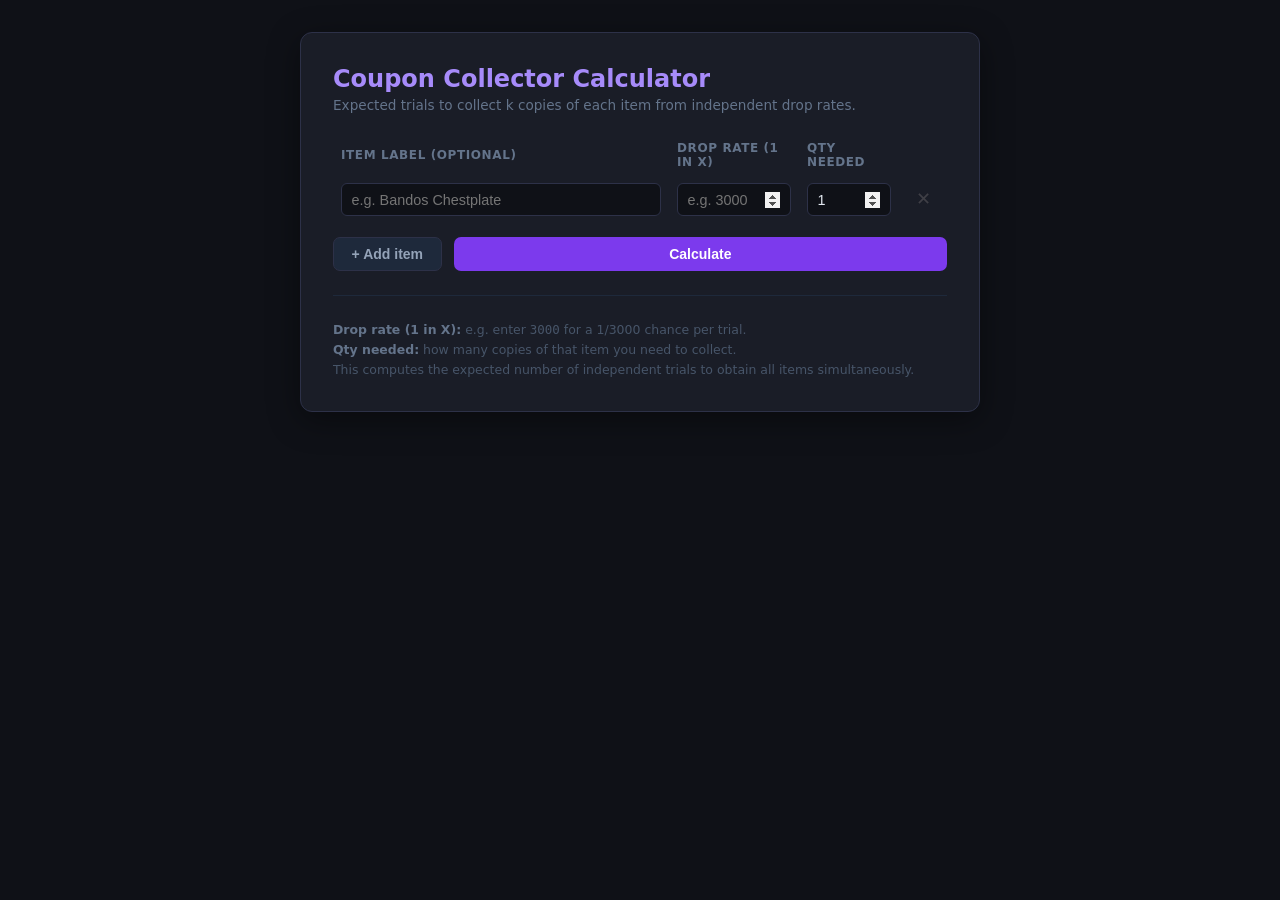
==== templates/index.html @ e5d4a57b "Initial commit: coupon collector Flask app" ====
<!DOCTYPE html>
<html lang="en">
<head>
  <meta charset="UTF-8" />
  <meta name="viewport" content="width=device-width, initial-scale=1.0" />
  <title>Coupon Collector Calculator</title>
  <style>
    *, *::before, *::after { box-sizing: border-box; margin: 0; padding: 0; }

    body {
      font-family: 'Segoe UI', system-ui, sans-serif;
      background: #0f1117;
      color: #e2e8f0;
      min-height: 100vh;
      display: flex;
      flex-direction: column;
      align-items: center;
      padding: 2rem 1rem;
    }

    .card {
      background: #1a1d27;
      border: 1px solid #2d3148;
      border-radius: 12px;
      padding: 2rem;
      width: 100%;
      max-width: 680px;
      box-shadow: 0 8px 32px rgba(0,0,0,0.4);
    }

    h1 {
      font-size: 1.5rem;
      font-weight: 700;
      color: #a78bfa;
      margin-bottom: 0.25rem;
    }

    .subtitle {
      font-size: 0.85rem;
      color: #64748b;
      margin-bottom: 1.75rem;
    }

    /* Table */
    .items-table {
      width: 100%;
      border-collapse: collapse;
      margin-bottom: 1rem;
    }

    .items-table th {
      text-align: left;
      font-size: 0.75rem;
      font-weight: 600;
      text-transform: uppercase;
      letter-spacing: 0.05em;
      color: #64748b;
      padding: 0 0.5rem 0.6rem;
    }

    .items-table th:last-child { text-align: center; width: 48px; }

    .item-row td { padding: 0.3rem 0.5rem; }

    .item-row td:last-child { text-align: center; }

    input[type="text"], input[type="number"] {
      width: 100%;
      background: #0f1117;
      border: 1px solid #2d3148;
      border-radius: 6px;
      color: #e2e8f0;
      font-size: 0.9rem;
      padding: 0.45rem 0.6rem;
      outline: none;
      transition: border-color 0.15s;
    }

    input[type="text"]:focus, input[type="number"]:focus {
      border-color: #7c3aed;
    }

    input[type="number"]::-webkit-inner-spin-button,
    input[type="number"]::-webkit-outer-spin-button { opacity: 1; }

    .btn-remove {
      background: none;
      border: none;
      color: #ef4444;
      cursor: pointer;
      font-size: 1.1rem;
      line-height: 1;
      padding: 0.2rem 0.4rem;
      border-radius: 4px;
      transition: background 0.15s;
    }

    .btn-remove:hover { background: rgba(239,68,68,0.12); }

    .btn-remove:disabled { color: #3f3f46; cursor: default; background: none; }

    /* Buttons row */
    .actions {
      display: flex;
      gap: 0.75rem;
      margin-bottom: 1.5rem;
      flex-wrap: wrap;
    }

    .btn {
      padding: 0.5rem 1.1rem;
      border-radius: 7px;
      font-size: 0.875rem;
      font-weight: 600;
      cursor: pointer;
      border: none;
      transition: opacity 0.15s, transform 0.1s;
    }

    .btn:active { transform: scale(0.97); }

    .btn-add {
      background: #1e293b;
      color: #94a3b8;
      border: 1px solid #2d3148;
    }

    .btn-add:hover { background: #263244; }

    .btn-calc {
      background: #7c3aed;
      color: #fff;
      flex: 1;
    }

    .btn-calc:hover { opacity: 0.88; }

    .btn-calc:disabled { opacity: 0.4; cursor: not-allowed; }

    /* Results */
    .result-box {
      background: #0f1117;
      border: 1px solid #2d3148;
      border-radius: 8px;
      padding: 1.25rem 1.5rem;
      display: none;
    }

    .result-box.visible { display: block; }

    .result-label {
      font-size: 0.75rem;
      text-transform: uppercase;
      letter-spacing: 0.06em;
      color: #64748b;
      margin-bottom: 0.3rem;
    }

    .result-value {
      font-size: 2rem;
      font-weight: 700;
      color: #a78bfa;
      line-height: 1.1;
    }

    .result-sub {
      font-size: 0.8rem;
      color: #475569;
      margin-top: 0.4rem;
    }

    .warning-box {
      background: rgba(234,179,8,0.08);
      border: 1px solid rgba(234,179,8,0.3);
      border-radius: 6px;
      color: #fbbf24;
      font-size: 0.8rem;
      padding: 0.6rem 0.9rem;
      margin-top: 0.9rem;
      display: none;
    }

    .warning-box.visible { display: block; }

    .error-box {
      background: rgba(239,68,68,0.08);
      border: 1px solid rgba(239,68,68,0.3);
      border-radius: 6px;
      color: #f87171;
      font-size: 0.85rem;
      padding: 0.6rem 0.9rem;
      margin-top: 0.75rem;
      display: none;
    }

    .error-box.visible { display: block; }

    .divider {
      border: none;
      border-top: 1px solid #1e293b;
      margin: 1.5rem 0;
    }

    .help-text {
      font-size: 0.78rem;
      color: #475569;
      line-height: 1.6;
    }

    .help-text strong { color: #64748b; }
  </style>
</head>
<body>
  <div class="card">
    <h1>Coupon Collector Calculator</h1>
    <p class="subtitle">Expected trials to collect k copies of each item from independent drop rates.</p>

    <table class="items-table">
      <thead>
        <tr>
          <th>Item label (optional)</th>
          <th style="width:130px">Drop rate (1 in X)</th>
          <th style="width:100px">Qty needed</th>
          <th></th>
        </tr>
      </thead>
      <tbody id="itemsBody"></tbody>
    </table>

    <div class="actions">
      <button class="btn btn-add" id="btnAdd">+ Add item</button>
      <button class="btn btn-calc" id="btnCalc">Calculate</button>
    </div>

    <div class="result-box" id="resultBox">
      <div class="result-label">Expected trials</div>
      <div class="result-value" id="resultValue">—</div>
      <div class="result-sub" id="resultSub"></div>
      <div class="warning-box" id="warningBox"></div>
    </div>

    <div class="error-box" id="errorBox"></div>

    <hr class="divider" />
    <p class="help-text">
      <strong>Drop rate (1 in X):</strong> e.g. enter <code>3000</code> for a 1/3000 chance per trial.<br />
      <strong>Qty needed:</strong> how many copies of that item you need to collect.<br />
      This computes the expected number of independent trials to obtain all items simultaneously.
    </p>
  </div>

  <script>
    const tbody = document.getElementById("itemsBody");
    const btnAdd = document.getElementById("btnAdd");
    const btnCalc = document.getElementById("btnCalc");
    const resultBox = document.getElementById("resultBox");
    const resultValue = document.getElementById("resultValue");
    const resultSub = document.getElementById("resultSub");
    const warningBox = document.getElementById("warningBox");
    const errorBox = document.getElementById("errorBox");

    let rowCount = 0;

    function addRow(denom = "", k = "1", label = "") {
      rowCount++;
      const id = rowCount;
      const tr = document.createElement("tr");
      tr.className = "item-row";
      tr.dataset.id = id;
      tr.innerHTML = `
        <td><input type="text" placeholder="e.g. Bandos Chestplate" value="${label}" /></td>
        <td><input type="number" min="1" step="1" placeholder="e.g. 3000" value="${denom}" /></td>
        <td><input type="number" min="1" step="1" placeholder="1" value="${k}" /></td>
        <td><button class="btn-remove" title="Remove row">✕</button></td>
      `;
      tr.querySelector(".btn-remove").addEventListener("click", () => {
        tr.remove();
        updateRemoveButtons();
      });
      tbody.appendChild(tr);
      updateRemoveButtons();
    }

    function updateRemoveButtons() {
      const btns = tbody.querySelectorAll(".btn-remove");
      btns.forEach(b => b.disabled = btns.length === 1);
    }

    function getRows() {
      const rows = [];
      tbody.querySelectorAll(".item-row").forEach(tr => {
        const inputs = tr.querySelectorAll("input");
        rows.push({
          label: inputs[0].value.trim(),
          denominator: inputs[1].value.trim(),
          k: inputs[2].value.trim(),
        });
      });
      return rows;
    }

    function showError(msg) {
      errorBox.textContent = msg;
      errorBox.classList.add("visible");
      resultBox.classList.remove("visible");
    }

    function clearMessages() {
      errorBox.classList.remove("visible");
      warningBox.classList.remove("visible");
    }

    btnAdd.addEventListener("click", () => addRow());

    btnCalc.addEventListener("click", async () => {
      clearMessages();
      const rows = getRows();

      for (let i = 0; i < rows.length; i++) {
        const r = rows[i];
        if (!r.denominator || isNaN(Number(r.denominator)) || Number(r.denominator) <= 0) {
          showError(`Row ${i + 1}: drop rate must be a positive number.`);
          return;
        }
        if (!r.k || isNaN(Number(r.k)) || Number(r.k) < 1 || !Number.isInteger(Number(r.k))) {
          showError(`Row ${i + 1}: quantity must be a positive integer.`);
          return;
        }
      }

      btnCalc.disabled = true;
      btnCalc.textContent = "Calculating…";

      try {
        const res = await fetch("/calculate", {
          method: "POST",
          headers: { "Content-Type": "application/json" },
          body: JSON.stringify({ pairs: rows }),
        });

        const data = await res.json();

        if (!res.ok) {
          showError(data.error || "Server error.");
          return;
        }

        const T = data.result;
        const err = data.error;

        resultValue.textContent = T.toLocaleString("en-US", {
          minimumFractionDigits: 2,
          maximumFractionDigits: 2,
        });
        resultSub.textContent = `Estimated numerical error ≈ ${err.toExponential(2)}`;
        resultBox.classList.add("visible");

        if (data.warning) {
          warningBox.textContent = "⚠ " + data.warning;
          warningBox.classList.add("visible");
        }
      } catch (e) {
        showError("Failed to reach the server. Is the app running?");
      } finally {
        btnCalc.disabled = false;
        btnCalc.textContent = "Calculate";
      }
    });

    // Start with two default rows
    addRow("", "1");
  </script>
</body>
</html>
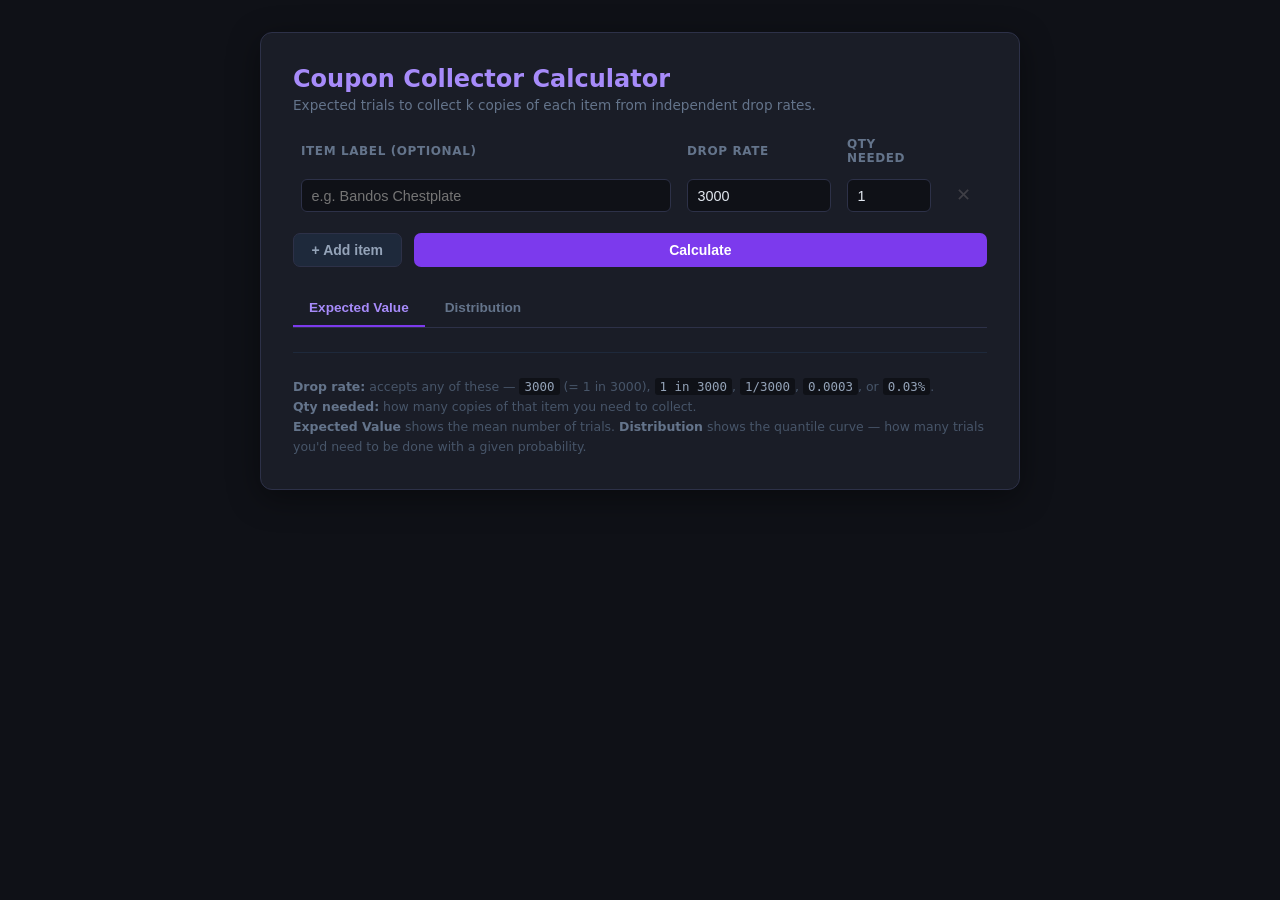
==== commit f8456978: "Add distribution tab with percentile slider and flexible rate input - New /distribution endpoint com" ====
--- a/templates/index.html
+++ b/templates/index.html
@@ -24,7 +24,7 @@
       border-radius: 12px;
       padding: 2rem;
       width: 100%;
-      max-width: 680px;
+      max-width: 760px;
       box-shadow: 0 8px 32px rgba(0,0,0,0.4);
     }
 
@@ -38,7 +38,7 @@
     .subtitle {
       font-size: 0.85rem;
       color: #64748b;
-      margin-bottom: 1.75rem;
+      margin-bottom: 1.5rem;
     }
 
     /* Table */
@@ -80,9 +80,6 @@
       border-color: #7c3aed;
     }
 
-    input[type="number"]::-webkit-inner-spin-button,
-    input[type="number"]::-webkit-outer-spin-button { opacity: 1; }
-
     .btn-remove {
       background: none;
       border: none;
@@ -96,10 +93,8 @@
     }
 
     .btn-remove:hover { background: rgba(239,68,68,0.12); }
-
     .btn-remove:disabled { color: #3f3f46; cursor: default; background: none; }
 
-    /* Buttons row */
     .actions {
       display: flex;
       gap: 0.75rem;
@@ -124,7 +119,6 @@
       color: #94a3b8;
       border: 1px solid #2d3148;
     }
-
     .btn-add:hover { background: #263244; }
 
     .btn-calc {
@@ -132,10 +126,34 @@
       color: #fff;
       flex: 1;
     }
-
     .btn-calc:hover { opacity: 0.88; }
-
     .btn-calc:disabled { opacity: 0.4; cursor: not-allowed; }
+
+    /* Tabs */
+    .tabs {
+      display: flex;
+      gap: 0.25rem;
+      border-bottom: 1px solid #2d3148;
+      margin-bottom: 1rem;
+    }
+    .tab-btn {
+      background: none;
+      border: none;
+      color: #64748b;
+      font-size: 0.85rem;
+      font-weight: 600;
+      padding: 0.6rem 1rem;
+      cursor: pointer;
+      border-bottom: 2px solid transparent;
+      transition: color 0.15s, border-color 0.15s;
+    }
+    .tab-btn:hover { color: #94a3b8; }
+    .tab-btn.active {
+      color: #a78bfa;
+      border-bottom-color: #7c3aed;
+    }
+    .tab-panel { display: none; }
+    .tab-panel.active { display: block; }
 
     /* Results */
     .result-box {
@@ -145,7 +163,6 @@
       padding: 1.25rem 1.5rem;
       display: none;
     }
-
     .result-box.visible { display: block; }
 
     .result-label {
@@ -179,7 +196,6 @@
       margin-top: 0.9rem;
       display: none;
     }
-
     .warning-box.visible { display: block; }
 
     .error-box {
@@ -192,7 +208,6 @@
       margin-top: 0.75rem;
       display: none;
     }
-
     .error-box.visible { display: block; }
 
     .divider {
@@ -206,8 +221,105 @@
       color: #475569;
       line-height: 1.6;
     }
-
     .help-text strong { color: #64748b; }
+    .help-text code {
+      background: #0f1117;
+      padding: 1px 5px;
+      border-radius: 3px;
+      color: #94a3b8;
+      font-size: 0.78rem;
+    }
+
+    /* Distribution */
+    .dist-empty {
+      text-align: center;
+      color: #475569;
+      font-size: 0.85rem;
+      padding: 2rem 1rem;
+    }
+
+    .dist-content { display: none; }
+    .dist-content.visible { display: block; }
+
+    .dist-callout {
+      background: #0f1117;
+      border: 1px solid #2d3148;
+      border-radius: 8px;
+      padding: 1rem 1.25rem;
+      margin-bottom: 1rem;
+    }
+    .dist-callout-label {
+      font-size: 0.75rem;
+      text-transform: uppercase;
+      letter-spacing: 0.06em;
+      color: #64748b;
+      margin-bottom: 0.25rem;
+    }
+    .dist-callout-value {
+      font-size: 1.75rem;
+      font-weight: 700;
+      color: #a78bfa;
+      line-height: 1.1;
+    }
+    .dist-callout-sub {
+      font-size: 0.8rem;
+      color: #64748b;
+      margin-top: 0.35rem;
+    }
+
+    .slider-row {
+      display: flex;
+      align-items: center;
+      gap: 0.85rem;
+      margin: 0.75rem 0 1.25rem;
+    }
+    .slider-row input[type="range"] {
+      flex: 1;
+      accent-color: #7c3aed;
+      height: 4px;
+    }
+    .slider-pct {
+      font-weight: 700;
+      color: #a78bfa;
+      width: 3.2rem;
+      text-align: right;
+      font-variant-numeric: tabular-nums;
+    }
+
+    .chart-wrap {
+      background: #0f1117;
+      border: 1px solid #2d3148;
+      border-radius: 8px;
+      padding: 0.75rem;
+      position: relative;
+    }
+    .chart-wrap svg { display: block; width: 100%; height: auto; }
+
+    .quick-stats {
+      display: grid;
+      grid-template-columns: repeat(auto-fit, minmax(110px, 1fr));
+      gap: 0.5rem;
+      margin-top: 1rem;
+    }
+    .stat {
+      background: #0f1117;
+      border: 1px solid #2d3148;
+      border-radius: 6px;
+      padding: 0.55rem 0.7rem;
+    }
+    .stat-label {
+      font-size: 0.65rem;
+      text-transform: uppercase;
+      letter-spacing: 0.05em;
+      color: #64748b;
+    }
+    .stat-value {
+      font-size: 1rem;
+      font-weight: 700;
+      color: #e2e8f0;
+      font-variant-numeric: tabular-nums;
+      margin-top: 0.15rem;
+    }
   </style>
 </head>
 <body>
@@ -219,7 +331,7 @@
       <thead>
         <tr>
           <th>Item label (optional)</th>
-          <th style="width:130px">Drop rate (1 in X)</th>
+          <th style="width:160px">Drop rate</th>
           <th style="width:100px">Qty needed</th>
           <th></th>
         </tr>
@@ -232,20 +344,47 @@
       <button class="btn btn-calc" id="btnCalc">Calculate</button>
     </div>
 
-    <div class="result-box" id="resultBox">
-      <div class="result-label">Expected trials</div>
-      <div class="result-value" id="resultValue">—</div>
-      <div class="result-sub" id="resultSub"></div>
-      <div class="warning-box" id="warningBox"></div>
+    <div class="error-box" id="errorBox"></div>
+
+    <div class="tabs">
+      <button class="tab-btn active" data-tab="expected">Expected Value</button>
+      <button class="tab-btn" data-tab="distribution">Distribution</button>
     </div>
 
-    <div class="error-box" id="errorBox"></div>
+    <div class="tab-panel active" data-tab="expected">
+      <div class="result-box" id="resultBox">
+        <div class="result-label">Expected trials</div>
+        <div class="result-value" id="resultValue">—</div>
+        <div class="result-sub" id="resultSub"></div>
+        <div class="warning-box" id="warningBox"></div>
+      </div>
+    </div>
+
+    <div class="tab-panel" data-tab="distribution">
+      <div class="dist-empty" id="distEmpty">Run Calculate to see the distribution.</div>
+      <div class="dist-content" id="distContent">
+        <div class="dist-callout">
+          <div class="dist-callout-label">Trials to be done with <span id="sliderPctInline">50</span>% probability</div>
+          <div class="dist-callout-value" id="quantileValue">—</div>
+          <div class="dist-callout-sub">Move the slider to scrub through percentiles.</div>
+        </div>
+        <div class="slider-row">
+          <span style="font-size:0.75rem;color:#64748b">1%</span>
+          <input type="range" id="pctSlider" min="1" max="99" value="50" step="1" />
+          <span class="slider-pct" id="pctValue">50%</span>
+        </div>
+        <div class="chart-wrap">
+          <svg id="distChart" viewBox="0 0 700 360" preserveAspectRatio="none"></svg>
+        </div>
+        <div class="quick-stats" id="quickStats"></div>
+      </div>
+    </div>
 
     <hr class="divider" />
     <p class="help-text">
-      <strong>Drop rate (1 in X):</strong> e.g. enter <code>3000</code> for a 1/3000 chance per trial.<br />
+      <strong>Drop rate:</strong> accepts any of these — <code>3000</code> (= 1 in 3000), <code>1 in 3000</code>, <code>1/3000</code>, <code>0.0003</code>, or <code>0.03%</code>.<br />
       <strong>Qty needed:</strong> how many copies of that item you need to collect.<br />
-      This computes the expected number of independent trials to obtain all items simultaneously.
+      <strong>Expected Value</strong> shows the mean number of trials. <strong>Distribution</strong> shows the quantile curve — how many trials you'd need to be done with a given probability.
     </p>
   </div>
 
@@ -259,9 +398,19 @@
     const warningBox = document.getElementById("warningBox");
     const errorBox = document.getElementById("errorBox");
 
+    const distEmpty = document.getElementById("distEmpty");
+    const distContent = document.getElementById("distContent");
+    const pctSlider = document.getElementById("pctSlider");
+    const pctValue = document.getElementById("pctValue");
+    const pctInline = document.getElementById("sliderPctInline");
+    const quantileValue = document.getElementById("quantileValue");
+    const chartSvg = document.getElementById("distChart");
+    const quickStats = document.getElementById("quickStats");
+
     let rowCount = 0;
-
-    function addRow(denom = "", k = "1", label = "") {
+    let distData = null; // { percentiles: [...], quantiles: [...] }
+
+    function addRow(rate = "", k = "1", label = "") {
       rowCount++;
       const id = rowCount;
       const tr = document.createElement("tr");
@@ -269,7 +418,7 @@
       tr.dataset.id = id;
       tr.innerHTML = `
         <td><input type="text" placeholder="e.g. Bandos Chestplate" value="${label}" /></td>
-        <td><input type="number" min="1" step="1" placeholder="e.g. 3000" value="${denom}" /></td>
+        <td><input type="text" placeholder="3000, 1/3000, 0.03%" value="${rate}" /></td>
         <td><input type="number" min="1" step="1" placeholder="1" value="${k}" /></td>
         <td><button class="btn-remove" title="Remove row">✕</button></td>
       `;
@@ -292,7 +441,7 @@
         const inputs = tr.querySelectorAll("input");
         rows.push({
           label: inputs[0].value.trim(),
-          denominator: inputs[1].value.trim(),
+          rate: inputs[1].value.trim(),
           k: inputs[2].value.trim(),
         });
       });
@@ -302,14 +451,28 @@
     function showError(msg) {
       errorBox.textContent = msg;
       errorBox.classList.add("visible");
-      resultBox.classList.remove("visible");
-    }
-
+    }
     function clearMessages() {
       errorBox.classList.remove("visible");
       warningBox.classList.remove("visible");
     }
 
+    function fmt(n) {
+      if (n === null || n === undefined || !isFinite(n)) return "—";
+      return n.toLocaleString("en-US", { maximumFractionDigits: n < 100 ? 2 : 0 });
+    }
+
+    // Tabs
+    document.querySelectorAll(".tab-btn").forEach(btn => {
+      btn.addEventListener("click", () => {
+        const name = btn.dataset.tab;
+        document.querySelectorAll(".tab-btn").forEach(b => b.classList.toggle("active", b === btn));
+        document.querySelectorAll(".tab-panel").forEach(p => {
+          p.classList.toggle("active", p.dataset.tab === name);
+        });
+      });
+    });
+
     btnAdd.addEventListener("click", () => addRow());
 
     btnCalc.addEventListener("click", async () => {
@@ -318,8 +481,8 @@
 
       for (let i = 0; i < rows.length; i++) {
         const r = rows[i];
-        if (!r.denominator || isNaN(Number(r.denominator)) || Number(r.denominator) <= 0) {
-          showError(`Row ${i + 1}: drop rate must be a positive number.`);
+        if (!r.rate) {
+          showError(`Row ${i + 1}: drop rate is required.`);
           return;
         }
         if (!r.k || isNaN(Number(r.k)) || Number(r.k) < 1 || !Number.isInteger(Number(r.k))) {
@@ -332,22 +495,27 @@
       btnCalc.textContent = "Calculating…";
 
       try {
-        const res = await fetch("/calculate", {
-          method: "POST",
-          headers: { "Content-Type": "application/json" },
-          body: JSON.stringify({ pairs: rows }),
-        });
-
-        const data = await res.json();
-
-        if (!res.ok) {
-          showError(data.error || "Server error.");
+        const [resCalc, resDist] = await Promise.all([
+          fetch("/calculate", {
+            method: "POST",
+            headers: { "Content-Type": "application/json" },
+            body: JSON.stringify({ pairs: rows }),
+          }),
+          fetch("/distribution", {
+            method: "POST",
+            headers: { "Content-Type": "application/json" },
+            body: JSON.stringify({ pairs: rows }),
+          }),
+        ]);
+
+        const dataCalc = await resCalc.json();
+        if (!resCalc.ok) {
+          showError(dataCalc.error || "Server error.");
           return;
         }
 
-        const T = data.result;
-        const err = data.error;
-
+        const T = dataCalc.result;
+        const err = dataCalc.error;
         resultValue.textContent = T.toLocaleString("en-US", {
           minimumFractionDigits: 2,
           maximumFractionDigits: 2,
@@ -355,9 +523,20 @@
         resultSub.textContent = `Estimated numerical error ≈ ${err.toExponential(2)}`;
         resultBox.classList.add("visible");
 
-        if (data.warning) {
-          warningBox.textContent = "⚠ " + data.warning;
+        if (dataCalc.warning) {
+          warningBox.textContent = "⚠ " + dataCalc.warning;
           warningBox.classList.add("visible");
+        }
+
+        const dataDist = await resDist.json();
+        if (resDist.ok) {
+          distData = dataDist;
+          renderDistribution();
+        } else {
+          distData = null;
+          distContent.classList.remove("visible");
+          distEmpty.style.display = "block";
+          distEmpty.textContent = dataDist.error || "Could not compute distribution.";
         }
       } catch (e) {
         showError("Failed to reach the server. Is the app running?");
@@ -367,8 +546,113 @@
       }
     });
 
-    // Start with two default rows
-    addRow("", "1");
+    pctSlider.addEventListener("input", () => updateSliderReadout());
+
+    function updateSliderReadout() {
+      const p = parseInt(pctSlider.value, 10);
+      pctValue.textContent = p + "%";
+      pctInline.textContent = p;
+      if (!distData) return;
+      const i = distData.percentiles.indexOf(p);
+      if (i >= 0) {
+        const q = distData.quantiles[i];
+        quantileValue.textContent = q === null ? "out of range" : fmt(q);
+      }
+      drawChart();
+    }
+
+    function renderDistribution() {
+      distEmpty.style.display = "none";
+      distContent.classList.add("visible");
+
+      // Quick percentile stats
+      const ps = [50, 75, 90, 95, 99];
+      quickStats.innerHTML = ps.map(p => {
+        const i = distData.percentiles.indexOf(p);
+        const q = i >= 0 ? distData.quantiles[i] : null;
+        return `<div class="stat"><div class="stat-label">P${p}</div><div class="stat-value">${fmt(q)}</div></div>`;
+      }).join("");
+
+      updateSliderReadout();
+    }
+
+    function drawChart() {
+      if (!distData) return;
+      const W = 700, H = 360;
+      const padL = 64, padR = 16, padT = 14, padB = 38;
+      const innerW = W - padL - padR;
+      const innerH = H - padT - padB;
+
+      const pts = distData.percentiles
+        .map((p, i) => [p, distData.quantiles[i]])
+        .filter(([_, q]) => q !== null && isFinite(q));
+
+      if (pts.length < 2) {
+        chartSvg.innerHTML = `<text x="${W/2}" y="${H/2}" fill="#64748b" text-anchor="middle" font-size="14">Not enough data to plot</text>`;
+        return;
+      }
+
+      const yMax = Math.max(...pts.map(p => p[1]));
+      const yMin = 0;
+
+      const xToPx = p => padL + ((p - 1) / 98) * innerW;
+      const yToPx = q => padT + innerH - ((q - yMin) / (yMax - yMin || 1)) * innerH;
+
+      const pathD = pts.map(([p, q], i) => `${i === 0 ? "M" : "L"}${xToPx(p).toFixed(1)},${yToPx(q).toFixed(1)}`).join(" ");
+      const areaD = pathD + ` L${xToPx(pts[pts.length-1][0]).toFixed(1)},${padT + innerH} L${xToPx(pts[0][0]).toFixed(1)},${padT + innerH} Z`;
+
+      // gridlines + labels
+      const xTicks = [1, 25, 50, 75, 99];
+      const yTickCount = 5;
+      const yTickVals = [];
+      for (let i = 0; i <= yTickCount; i++) yTickVals.push((yMax / yTickCount) * i);
+
+      const grid = [
+        ...yTickVals.map(v => {
+          const y = yToPx(v);
+          return `<line x1="${padL}" y1="${y.toFixed(1)}" x2="${W - padR}" y2="${y.toFixed(1)}" stroke="#1e293b" stroke-width="1"/>
+                  <text x="${padL - 8}" y="${(y + 4).toFixed(1)}" fill="#475569" font-size="10" text-anchor="end">${fmt(v)}</text>`;
+        }).join(""),
+        ...xTicks.map(p => {
+          const x = xToPx(p);
+          return `<line x1="${x.toFixed(1)}" y1="${padT}" x2="${x.toFixed(1)}" y2="${padT + innerH}" stroke="#1e293b" stroke-width="1"/>
+                  <text x="${x.toFixed(1)}" y="${padT + innerH + 16}" fill="#475569" font-size="10" text-anchor="middle">${p}%</text>`;
+        }).join(""),
+      ].join("");
+
+      // current slider marker
+      const curP = parseInt(pctSlider.value, 10);
+      const curIdx = distData.percentiles.indexOf(curP);
+      const curQ = curIdx >= 0 ? distData.quantiles[curIdx] : null;
+      let marker = "";
+      if (curQ !== null && isFinite(curQ)) {
+        const mx = xToPx(curP);
+        const my = yToPx(curQ);
+        marker = `
+          <line x1="${mx.toFixed(1)}" y1="${padT}" x2="${mx.toFixed(1)}" y2="${padT + innerH}" stroke="#7c3aed" stroke-width="1" stroke-dasharray="3,3" opacity="0.6"/>
+          <line x1="${padL}" y1="${my.toFixed(1)}" x2="${mx.toFixed(1)}" y2="${my.toFixed(1)}" stroke="#7c3aed" stroke-width="1" stroke-dasharray="3,3" opacity="0.6"/>
+          <circle cx="${mx.toFixed(1)}" cy="${my.toFixed(1)}" r="5" fill="#a78bfa" stroke="#0f1117" stroke-width="2"/>
+        `;
+      }
+
+      chartSvg.innerHTML = `
+        <defs>
+          <linearGradient id="areaGrad" x1="0" y1="0" x2="0" y2="1">
+            <stop offset="0%" stop-color="#7c3aed" stop-opacity="0.35"/>
+            <stop offset="100%" stop-color="#7c3aed" stop-opacity="0.02"/>
+          </linearGradient>
+        </defs>
+        ${grid}
+        <path d="${areaD}" fill="url(#areaGrad)"/>
+        <path d="${pathD}" fill="none" stroke="#a78bfa" stroke-width="2"/>
+        ${marker}
+        <text x="${padL + innerW/2}" y="${H - 6}" fill="#64748b" font-size="11" text-anchor="middle">Probability of being done (%)</text>
+        <text x="14" y="${padT + innerH/2}" fill="#64748b" font-size="11" text-anchor="middle" transform="rotate(-90 14 ${padT + innerH/2})">Trials needed</text>
+      `;
+    }
+
+    // Initial row
+    addRow("3000", "1");
   </script>
 </body>
 </html>
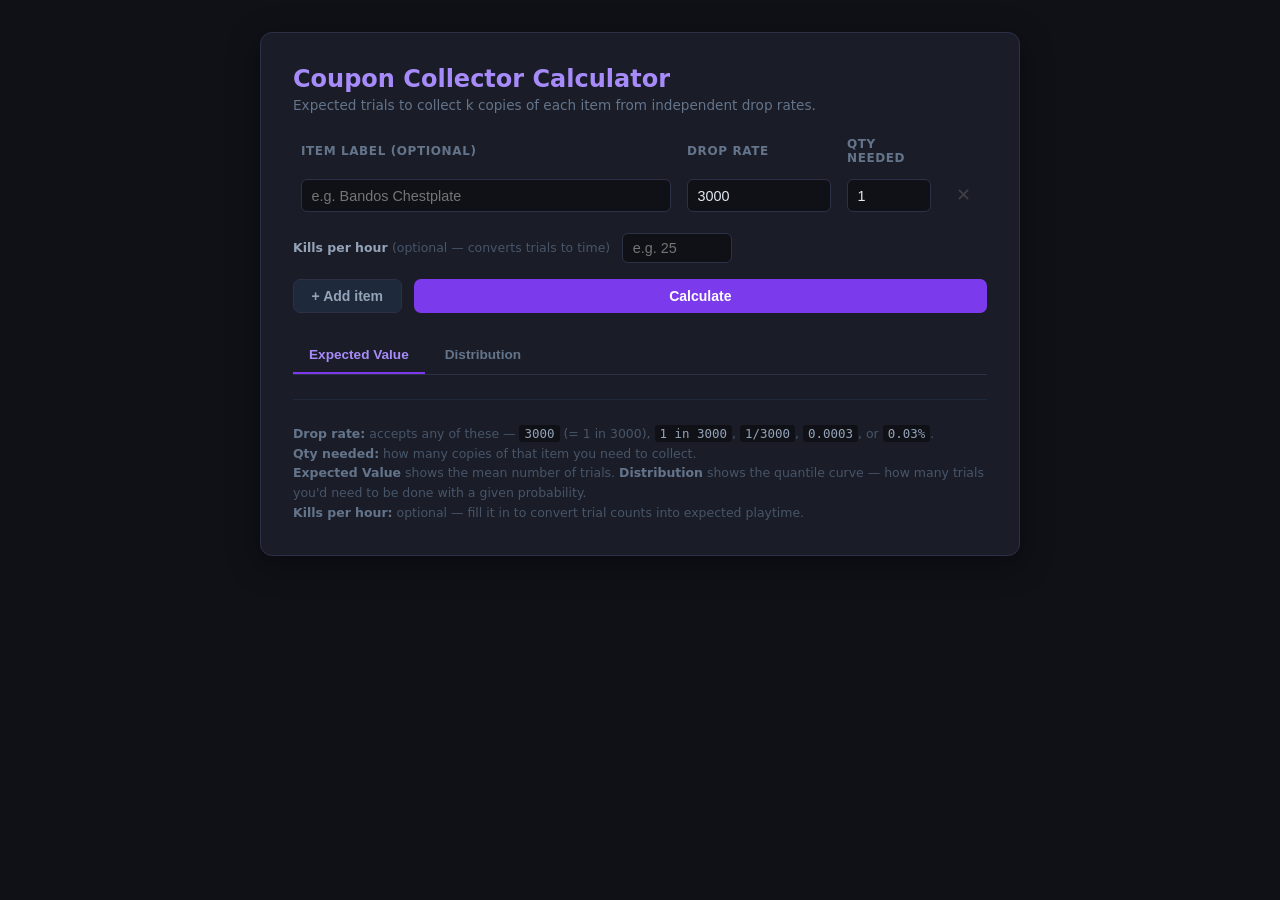
==== commit caea8f37: "Add optional kills-per-hour input that converts trials to expected time - New KPH field above the Ca" ====
--- a/templates/index.html
+++ b/templates/index.html
@@ -319,6 +319,43 @@
       color: #e2e8f0;
       font-variant-numeric: tabular-nums;
       margin-top: 0.15rem;
+    }
+    .stat-sub {
+      font-size: 0.7rem;
+      color: #64748b;
+      margin-top: 0.1rem;
+    }
+
+    /* KPH input */
+    .kph-row {
+      display: flex;
+      align-items: center;
+      gap: 0.75rem;
+      margin-bottom: 1rem;
+      flex-wrap: wrap;
+    }
+    .kph-row label {
+      font-size: 0.78rem;
+      color: #94a3b8;
+      font-weight: 600;
+    }
+    .kph-row input {
+      width: 110px;
+      background: #0f1117;
+      border: 1px solid #2d3148;
+      border-radius: 6px;
+      color: #e2e8f0;
+      font-size: 0.9rem;
+      padding: 0.4rem 0.6rem;
+      outline: none;
+    }
+    .kph-row input:focus { border-color: #7c3aed; }
+
+    .time-sub {
+      font-size: 0.95rem;
+      color: #94a3b8;
+      margin-top: 0.35rem;
+      font-weight: 500;
     }
   </style>
 </head>
@@ -339,6 +376,11 @@
       <tbody id="itemsBody"></tbody>
     </table>
 
+    <div class="kph-row">
+      <label for="kphInput">Kills per hour <span style="color:#475569;font-weight:400">(optional — converts trials to time)</span></label>
+      <input type="text" id="kphInput" placeholder="e.g. 25" />
+    </div>
+
     <div class="actions">
       <button class="btn btn-add" id="btnAdd">+ Add item</button>
       <button class="btn btn-calc" id="btnCalc">Calculate</button>
@@ -355,6 +397,7 @@
       <div class="result-box" id="resultBox">
         <div class="result-label">Expected trials</div>
         <div class="result-value" id="resultValue">—</div>
+        <div class="time-sub" id="resultTime"></div>
         <div class="result-sub" id="resultSub"></div>
         <div class="warning-box" id="warningBox"></div>
       </div>
@@ -366,6 +409,7 @@
         <div class="dist-callout">
           <div class="dist-callout-label">Trials to be done with <span id="sliderPctInline">50</span>% probability</div>
           <div class="dist-callout-value" id="quantileValue">—</div>
+          <div class="time-sub" id="quantileTime"></div>
           <div class="dist-callout-sub">Move the slider to scrub through percentiles.</div>
         </div>
         <div class="slider-row">
@@ -384,7 +428,8 @@
     <p class="help-text">
       <strong>Drop rate:</strong> accepts any of these — <code>3000</code> (= 1 in 3000), <code>1 in 3000</code>, <code>1/3000</code>, <code>0.0003</code>, or <code>0.03%</code>.<br />
       <strong>Qty needed:</strong> how many copies of that item you need to collect.<br />
-      <strong>Expected Value</strong> shows the mean number of trials. <strong>Distribution</strong> shows the quantile curve — how many trials you'd need to be done with a given probability.
+      <strong>Expected Value</strong> shows the mean number of trials. <strong>Distribution</strong> shows the quantile curve — how many trials you'd need to be done with a given probability.<br />
+      <strong>Kills per hour:</strong> optional — fill it in to convert trial counts into expected playtime.
     </p>
   </div>
 
@@ -392,11 +437,34 @@
     const tbody = document.getElementById("itemsBody");
     const btnAdd = document.getElementById("btnAdd");
     const btnCalc = document.getElementById("btnCalc");
+    const kphInput = document.getElementById("kphInput");
     const resultBox = document.getElementById("resultBox");
     const resultValue = document.getElementById("resultValue");
+    const resultTime = document.getElementById("resultTime");
     const resultSub = document.getElementById("resultSub");
     const warningBox = document.getElementById("warningBox");
     const errorBox = document.getElementById("errorBox");
+    const quantileTime = document.getElementById("quantileTime");
+
+    function getKPH() {
+      const v = parseFloat((kphInput.value || "").replace(/,/g, ""));
+      return isFinite(v) && v > 0 ? v : null;
+    }
+
+    function formatTime(trials, kph) {
+      if (!kph || !isFinite(trials)) return "";
+      const hours = trials / kph;
+      if (hours < 1) {
+        const mins = Math.round(hours * 60);
+        return `≈ ${mins} min`;
+      }
+      if (hours < 24) {
+        return `≈ ${hours.toLocaleString("en-US", { maximumFractionDigits: 1 })} hours`;
+      }
+      const days = Math.floor(hours / 24);
+      const rem = Math.round(hours - days * 24);
+      return `≈ ${days}d ${rem}h (${hours.toLocaleString("en-US", { maximumFractionDigits: 0 })} h)`;
+    }
 
     const distEmpty = document.getElementById("distEmpty");
     const distContent = document.getElementById("distContent");
@@ -520,6 +588,7 @@
           minimumFractionDigits: 2,
           maximumFractionDigits: 2,
         });
+        resultTime.textContent = formatTime(T, getKPH());
         resultSub.textContent = `Estimated numerical error ≈ ${err.toExponential(2)}`;
         resultBox.classList.add("visible");
 
@@ -548,6 +617,13 @@
 
     pctSlider.addEventListener("input", () => updateSliderReadout());
 
+    kphInput.addEventListener("input", () => {
+      // Re-render time annotations from the existing result, no recompute
+      const T = parseFloat(resultValue.textContent.replace(/,/g, ""));
+      if (isFinite(T)) resultTime.textContent = formatTime(T, getKPH());
+      if (distData) renderDistribution();
+    });
+
     function updateSliderReadout() {
       const p = parseInt(pctSlider.value, 10);
       pctValue.textContent = p + "%";
@@ -557,6 +633,7 @@
       if (i >= 0) {
         const q = distData.quantiles[i];
         quantileValue.textContent = q === null ? "out of range" : fmt(q);
+        quantileTime.textContent = q === null ? "" : formatTime(q, getKPH());
       }
       drawChart();
     }
@@ -566,11 +643,13 @@
       distContent.classList.add("visible");
 
       // Quick percentile stats
+      const kph = getKPH();
       const ps = [50, 75, 90, 95, 99];
       quickStats.innerHTML = ps.map(p => {
         const i = distData.percentiles.indexOf(p);
         const q = i >= 0 ? distData.quantiles[i] : null;
-        return `<div class="stat"><div class="stat-label">P${p}</div><div class="stat-value">${fmt(q)}</div></div>`;
+        const sub = kph && q !== null && isFinite(q) ? `<div class="stat-sub">${formatTime(q, kph)}</div>` : "";
+        return `<div class="stat"><div class="stat-label">P${p}</div><div class="stat-value">${fmt(q)}</div>${sub}</div>`;
       }).join("");
 
       updateSliderReadout();
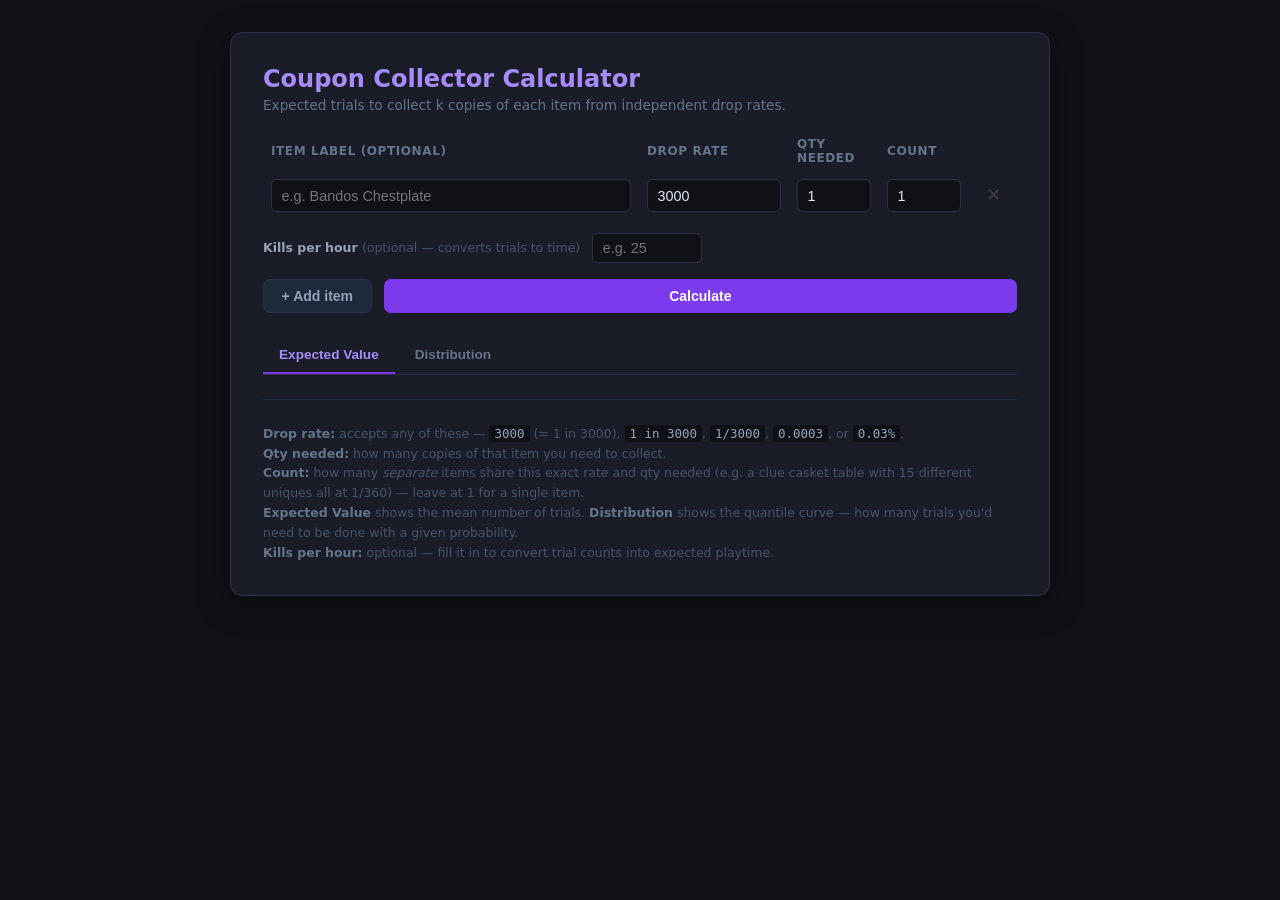
==== commit c1e5e75e: "Rework solver with scaled integration, add multiples support, and harden against malformed/abusive i" ====
--- a/templates/index.html
+++ b/templates/index.html
@@ -24,7 +24,7 @@
       border-radius: 12px;
       padding: 2rem;
       width: 100%;
-      max-width: 760px;
+      max-width: 820px;
       box-shadow: 0 8px 32px rgba(0,0,0,0.4);
     }
 
@@ -368,8 +368,9 @@
       <thead>
         <tr>
           <th>Item label (optional)</th>
-          <th style="width:160px">Drop rate</th>
-          <th style="width:100px">Qty needed</th>
+          <th style="width:150px">Drop rate</th>
+          <th style="width:90px">Qty needed</th>
+          <th style="width:90px">Count</th>
           <th></th>
         </tr>
       </thead>
@@ -428,6 +429,7 @@
     <p class="help-text">
       <strong>Drop rate:</strong> accepts any of these — <code>3000</code> (= 1 in 3000), <code>1 in 3000</code>, <code>1/3000</code>, <code>0.0003</code>, or <code>0.03%</code>.<br />
       <strong>Qty needed:</strong> how many copies of that item you need to collect.<br />
+      <strong>Count:</strong> how many <em>separate</em> items share this exact rate and qty needed (e.g. a clue casket table with 15 different uniques all at 1/360) — leave at 1 for a single item.<br />
       <strong>Expected Value</strong> shows the mean number of trials. <strong>Distribution</strong> shows the quantile curve — how many trials you'd need to be done with a given probability.<br />
       <strong>Kills per hour:</strong> optional — fill it in to convert trial counts into expected playtime.
     </p>
@@ -478,7 +480,7 @@
     let rowCount = 0;
     let distData = null; // { percentiles: [...], quantiles: [...] }
 
-    function addRow(rate = "", k = "1", label = "") {
+    function addRow(rate = "", k = "1", label = "", count = "1") {
       rowCount++;
       const id = rowCount;
       const tr = document.createElement("tr");
@@ -488,6 +490,7 @@
         <td><input type="text" placeholder="e.g. Bandos Chestplate" value="${label}" /></td>
         <td><input type="text" placeholder="3000, 1/3000, 0.03%" value="${rate}" /></td>
         <td><input type="number" min="1" step="1" placeholder="1" value="${k}" /></td>
+        <td><input type="number" min="1" step="1" placeholder="1" value="${count}" title="How many separate items share this rate" /></td>
         <td><button class="btn-remove" title="Remove row">✕</button></td>
       `;
       tr.querySelector(".btn-remove").addEventListener("click", () => {
@@ -511,6 +514,7 @@
           label: inputs[0].value.trim(),
           rate: inputs[1].value.trim(),
           k: inputs[2].value.trim(),
+          count: inputs[3].value.trim() || "1",
         });
       });
       return rows;
@@ -555,6 +559,10 @@
         }
         if (!r.k || isNaN(Number(r.k)) || Number(r.k) < 1 || !Number.isInteger(Number(r.k))) {
           showError(`Row ${i + 1}: quantity must be a positive integer.`);
+          return;
+        }
+        if (!r.count || isNaN(Number(r.count)) || Number(r.count) < 1 || !Number.isInteger(Number(r.count))) {
+          showError(`Row ${i + 1}: count must be a positive integer.`);
           return;
         }
       }
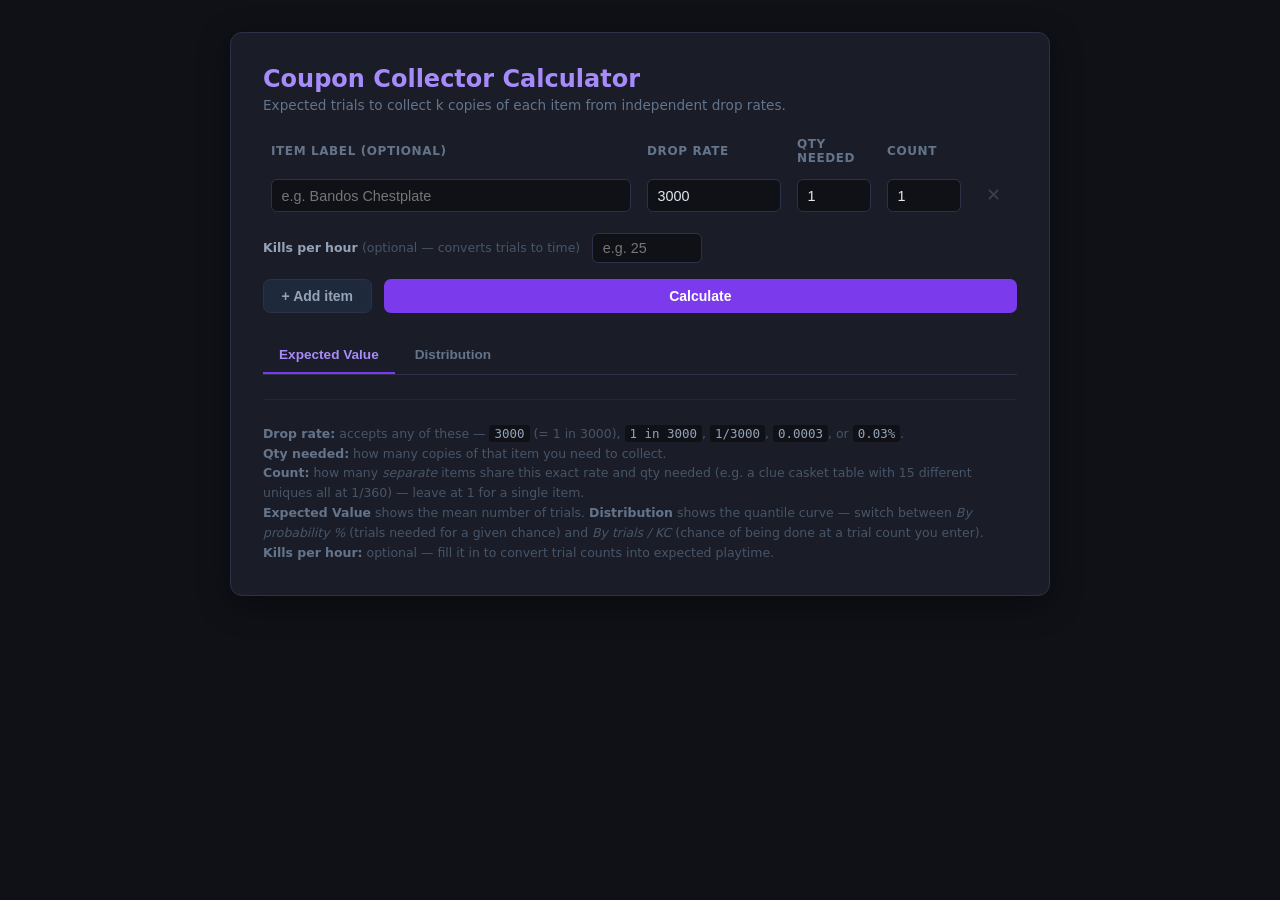
==== commit 5fbfb415: "Add trials/KC lookup mode to the distribution tab Adds a toggle next to the existing percentile slid" ====
--- a/templates/index.html
+++ b/templates/index.html
@@ -267,12 +267,36 @@
       margin-top: 0.35rem;
     }
 
+    .mode-toggle-row {
+      display: flex;
+      gap: 0.5rem;
+      margin-bottom: 0.9rem;
+    }
+    .mode-btn {
+      background: #0f1117;
+      border: 1px solid #2d3148;
+      color: #64748b;
+      font-size: 0.78rem;
+      font-weight: 600;
+      padding: 0.4rem 0.8rem;
+      border-radius: 6px;
+      cursor: pointer;
+      transition: color 0.15s, border-color 0.15s, background 0.15s;
+    }
+    .mode-btn:hover { color: #94a3b8; }
+    .mode-btn.active {
+      color: #a78bfa;
+      border-color: #7c3aed;
+      background: rgba(124,58,237,0.08);
+    }
+
     .slider-row {
       display: flex;
       align-items: center;
       gap: 0.85rem;
       margin: 0.75rem 0 1.25rem;
     }
+    .slider-row.hidden { display: none; }
     .slider-row input[type="range"] {
       flex: 1;
       accent-color: #7c3aed;
@@ -284,6 +308,35 @@
       width: 3.2rem;
       text-align: right;
       font-variant-numeric: tabular-nums;
+    }
+
+    .kc-row {
+      display: flex;
+      align-items: center;
+      gap: 0.75rem;
+      margin: 0.75rem 0 1.25rem;
+    }
+    .kc-row.hidden { display: none; }
+    .kc-row label {
+      font-size: 0.78rem;
+      color: #94a3b8;
+      font-weight: 600;
+      white-space: nowrap;
+    }
+    .kc-row input {
+      width: 140px;
+      background: #0f1117;
+      border: 1px solid #2d3148;
+      border-radius: 6px;
+      color: #e2e8f0;
+      font-size: 0.9rem;
+      padding: 0.45rem 0.6rem;
+      outline: none;
+    }
+    .kc-row input:focus { border-color: #7c3aed; }
+    .kc-hint {
+      font-size: 0.75rem;
+      color: #475569;
     }
 
     .chart-wrap {
@@ -407,17 +460,30 @@
     <div class="tab-panel" data-tab="distribution">
       <div class="dist-empty" id="distEmpty">Run Calculate to see the distribution.</div>
       <div class="dist-content" id="distContent">
+        <div class="mode-toggle-row">
+          <button class="mode-btn active" id="modeBtnPct" data-mode="pct">By probability %</button>
+          <button class="mode-btn" id="modeBtnKc" data-mode="kc">By trials / KC</button>
+        </div>
+
         <div class="dist-callout">
-          <div class="dist-callout-label">Trials to be done with <span id="sliderPctInline">50</span>% probability</div>
+          <div class="dist-callout-label" id="distCalloutLabel">Trials to be done with <span id="sliderPctInline">50</span>% probability</div>
           <div class="dist-callout-value" id="quantileValue">—</div>
           <div class="time-sub" id="quantileTime"></div>
-          <div class="dist-callout-sub">Move the slider to scrub through percentiles.</div>
+          <div class="dist-callout-sub" id="distCalloutSub">Move the slider to scrub through percentiles.</div>
         </div>
-        <div class="slider-row">
+
+        <div class="slider-row" id="pctModePanel">
           <span style="font-size:0.75rem;color:#64748b">1%</span>
           <input type="range" id="pctSlider" min="1" max="99" value="50" step="1" />
           <span class="slider-pct" id="pctValue">50%</span>
         </div>
+
+        <div class="kc-row" id="kcModePanel">
+          <label for="kcInput">Trials done so far</label>
+          <input type="number" id="kcInput" min="0" step="1" placeholder="e.g. 1500" />
+          <span class="kc-hint">how far along are you?</span>
+        </div>
+
         <div class="chart-wrap">
           <svg id="distChart" viewBox="0 0 700 360" preserveAspectRatio="none"></svg>
         </div>
@@ -430,7 +496,7 @@
       <strong>Drop rate:</strong> accepts any of these — <code>3000</code> (= 1 in 3000), <code>1 in 3000</code>, <code>1/3000</code>, <code>0.0003</code>, or <code>0.03%</code>.<br />
       <strong>Qty needed:</strong> how many copies of that item you need to collect.<br />
       <strong>Count:</strong> how many <em>separate</em> items share this exact rate and qty needed (e.g. a clue casket table with 15 different uniques all at 1/360) — leave at 1 for a single item.<br />
-      <strong>Expected Value</strong> shows the mean number of trials. <strong>Distribution</strong> shows the quantile curve — how many trials you'd need to be done with a given probability.<br />
+      <strong>Expected Value</strong> shows the mean number of trials. <strong>Distribution</strong> shows the quantile curve — switch between <em>By probability %</em> (trials needed for a given chance) and <em>By trials / KC</em> (chance of being done at a trial count you enter).<br />
       <strong>Kills per hour:</strong> optional — fill it in to convert trial counts into expected playtime.
     </p>
   </div>
@@ -472,13 +538,64 @@
     const distContent = document.getElementById("distContent");
     const pctSlider = document.getElementById("pctSlider");
     const pctValue = document.getElementById("pctValue");
-    const pctInline = document.getElementById("sliderPctInline");
+    let pctInline = document.getElementById("sliderPctInline");
     const quantileValue = document.getElementById("quantileValue");
     const chartSvg = document.getElementById("distChart");
     const quickStats = document.getElementById("quickStats");
+    const modeBtnPct = document.getElementById("modeBtnPct");
+    const modeBtnKc = document.getElementById("modeBtnKc");
+    const pctModePanel = document.getElementById("pctModePanel");
+    const kcModePanel = document.getElementById("kcModePanel");
+    const kcInput = document.getElementById("kcInput");
+    const distCalloutLabel = document.getElementById("distCalloutLabel");
+    const distCalloutSub = document.getElementById("distCalloutSub");
 
     let rowCount = 0;
-    let distData = null; // { percentiles: [...], quantiles: [...] }
+    let distData = null; // { percentiles: [...], quantiles: [...], xs: [...], fs: [...] }
+    let distMode = "pct"; // "pct" | "kc"
+
+    // Linear-interpolate the CDF (fs over xs) at an arbitrary trial count.
+    // Mirrors the server's own quantile interpolation, just run in reverse
+    // (x -> probability instead of probability -> x) using the same grid.
+    function probabilityAtTrials(x) {
+      if (!distData || !distData.xs || !distData.xs.length) return null;
+      const xs = distData.xs, fs = distData.fs;
+      if (x <= xs[0]) return fs[0];
+      if (x >= xs[xs.length - 1]) return fs[fs.length - 1];
+      // xs is sorted ascending; find the bracketing pair.
+      let lo = 0, hi = xs.length - 1;
+      while (hi - lo > 1) {
+        const mid = (lo + hi) >> 1;
+        if (xs[mid] <= x) lo = mid; else hi = mid;
+      }
+      const x0 = xs[lo], x1 = xs[hi], f0 = fs[lo], f1 = fs[hi];
+      if (x1 <= x0) return f0;
+      const t = (x - x0) / (x1 - x0);
+      return f0 + t * (f1 - f0);
+    }
+
+    function setMode(mode) {
+      distMode = mode;
+      modeBtnPct.classList.toggle("active", mode === "pct");
+      modeBtnKc.classList.toggle("active", mode === "kc");
+      pctModePanel.classList.toggle("hidden", mode !== "pct");
+      kcModePanel.classList.toggle("hidden", mode !== "kc");
+      if (mode === "pct") {
+        distCalloutSub.textContent = "Move the slider to scrub through percentiles.";
+        // Restoring via innerHTML replaces the #sliderPctInline node, so the
+        // cached pctInline reference must be re-fetched or its .textContent
+        // writes would silently target a detached, invisible element.
+        distCalloutLabel.innerHTML = `Trials to be done with <span id="sliderPctInline">${pctSlider.value}</span>% probability`;
+        pctInline = document.getElementById("sliderPctInline");
+      } else {
+        distCalloutSub.textContent = "Enter how many trials you've done to see your odds so far.";
+        distCalloutLabel.textContent = "Chance of being done by now";
+      }
+      if (distData) refreshDistReadout();
+    }
+
+    modeBtnPct.addEventListener("click", () => setMode("pct"));
+    modeBtnKc.addEventListener("click", () => setMode("kc"));
 
     function addRow(rate = "", k = "1", label = "", count = "1") {
       rowCount++;
@@ -624,6 +741,7 @@
     });
 
     pctSlider.addEventListener("input", () => updateSliderReadout());
+    kcInput.addEventListener("input", () => updateKCReadout());
 
     kphInput.addEventListener("input", () => {
       // Re-render time annotations from the existing result, no recompute
@@ -631,6 +749,11 @@
       if (isFinite(T)) resultTime.textContent = formatTime(T, getKPH());
       if (distData) renderDistribution();
     });
+
+    function refreshDistReadout() {
+      if (distMode === "pct") updateSliderReadout();
+      else updateKCReadout();
+    }
 
     function updateSliderReadout() {
       const p = parseInt(pctSlider.value, 10);
@@ -646,6 +769,22 @@
       drawChart();
     }
 
+    function updateKCReadout() {
+      const kc = parseFloat(kcInput.value);
+      if (!distData || !isFinite(kc) || kc < 0) {
+        quantileValue.textContent = "—";
+        quantileTime.textContent = "";
+        distCalloutLabel.textContent = "Chance of being done by now";
+        drawChart();
+        return;
+      }
+      const prob = probabilityAtTrials(kc);
+      distCalloutLabel.textContent = `Chance of being done after ${fmt(kc)} trials`;
+      quantileValue.textContent = prob === null ? "—" : (prob * 100).toLocaleString("en-US", { maximumFractionDigits: 2 }) + "%";
+      quantileTime.textContent = "";
+      drawChart();
+    }
+
     function renderDistribution() {
       distEmpty.style.display = "none";
       distContent.classList.add("visible");
@@ -660,7 +799,7 @@
         return `<div class="stat"><div class="stat-label">P${p}</div><div class="stat-value">${fmt(q)}</div>${sub}</div>`;
       }).join("");
 
-      updateSliderReadout();
+      refreshDistReadout();
     }
 
     function drawChart() {
@@ -707,14 +846,30 @@
         }).join(""),
       ].join("");
 
-      // current slider marker
-      const curP = parseInt(pctSlider.value, 10);
-      const curIdx = distData.percentiles.indexOf(curP);
-      const curQ = curIdx >= 0 ? distData.quantiles[curIdx] : null;
+      // current marker — from the % slider in pct mode, or from the
+      // interpolated probability at the entered trial count in kc mode
+      let curP, curQ;
+      if (distMode === "pct") {
+        curP = parseInt(pctSlider.value, 10);
+        const curIdx = distData.percentiles.indexOf(curP);
+        curQ = curIdx >= 0 ? distData.quantiles[curIdx] : null;
+      } else {
+        const kc = parseFloat(kcInput.value);
+        if (isFinite(kc) && kc >= 0) {
+          const prob = probabilityAtTrials(kc);
+          curP = prob === null ? null : Math.min(99, Math.max(1, prob * 100));
+          curQ = kc;
+        } else {
+          curP = null;
+          curQ = null;
+        }
+      }
       let marker = "";
-      if (curQ !== null && isFinite(curQ)) {
+      if (curP !== null && curQ !== null && isFinite(curP) && isFinite(curQ)) {
         const mx = xToPx(curP);
-        const my = yToPx(curQ);
+        // A KC value outside the plotted range would otherwise place the
+        // marker off-canvas (SVG doesn't clip its own overflow by default).
+        const my = Math.min(padT + innerH, Math.max(padT, yToPx(curQ)));
         marker = `
           <line x1="${mx.toFixed(1)}" y1="${padT}" x2="${mx.toFixed(1)}" y2="${padT + innerH}" stroke="#7c3aed" stroke-width="1" stroke-dasharray="3,3" opacity="0.6"/>
           <line x1="${padL}" y1="${my.toFixed(1)}" x2="${mx.toFixed(1)}" y2="${my.toFixed(1)}" stroke="#7c3aed" stroke-width="1" stroke-dasharray="3,3" opacity="0.6"/>
